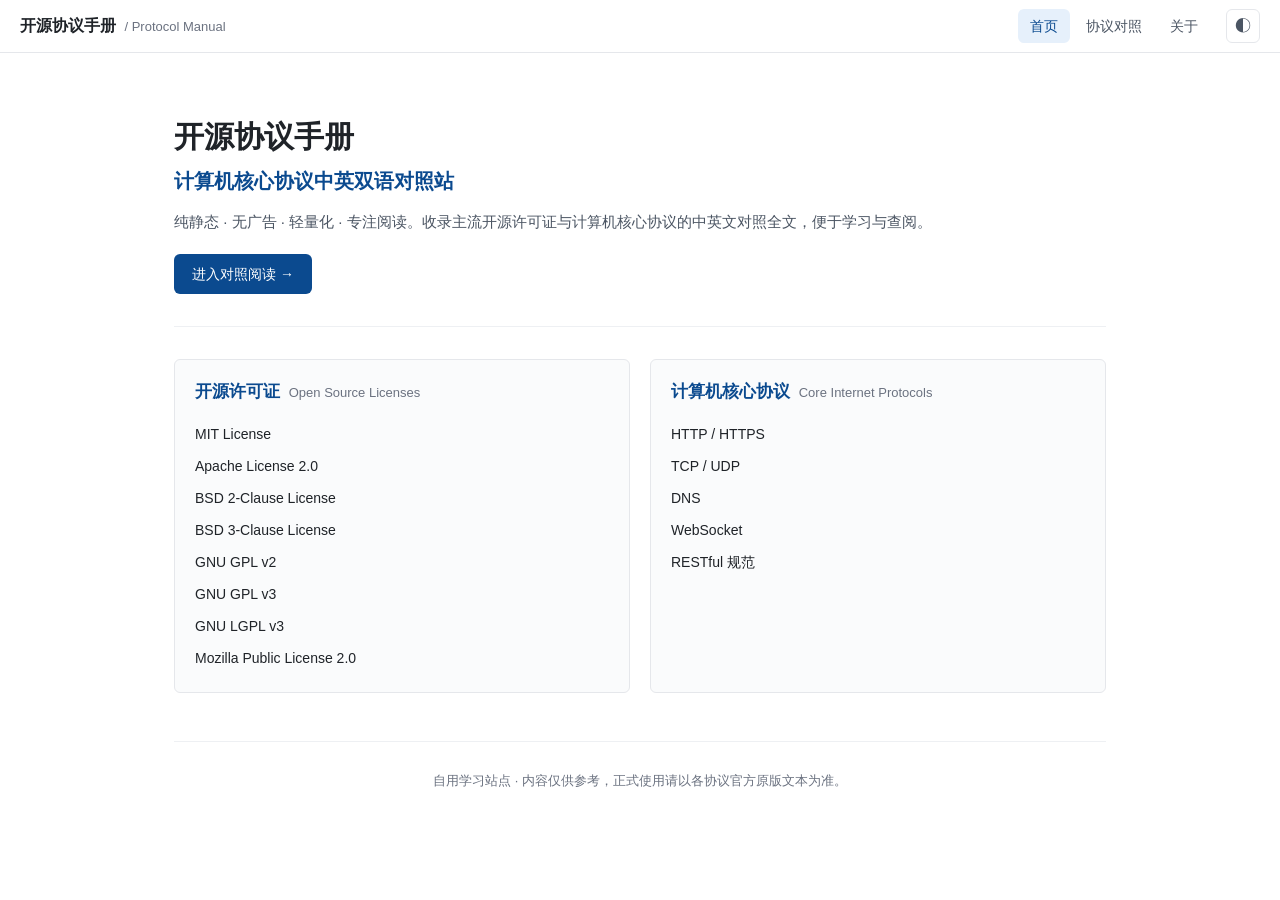
==== index.html @ 881e95f2 "Initial commit: bilingual open-source protocol manual Static bilingual (EN/ZH) reference site for 8 " ====
<!DOCTYPE html>
<html lang="zh-CN">
<head>
  <meta charset="UTF-8">
  <meta name="viewport" content="width=device-width, initial-scale=1.0">
  <title>开源协议手册 / 计算机核心协议对照站</title>
  <meta name="description" content="开源协议与计算机核心协议的中英双语对照站，自用学习。">
  <link rel="stylesheet" href="css/style.css">
</head>
<body>
  <header class="topbar">
    <div class="topbar-inner">
      <a class="brand" href="index.html">开源协议手册 <span class="brand-sub">/ Protocol Manual</span></a>
      <nav class="topnav">
        <a href="index.html" class="active">首页</a>
        <a href="reader.html">协议对照</a>
        <a href="about.html">关于</a>
      </nav>
      <button id="themeToggle" class="theme-toggle" aria-label="切换深浅色模式" title="切换深浅色模式">◐</button>
    </div>
  </header>

  <main class="home">
    <section class="hero">
      <h1>开源协议手册<br><span class="hero-sub">计算机核心协议中英双语对照站</span></h1>
      <p class="lead">纯静态 · 无广告 · 轻量化 · 专注阅读。收录主流开源许可证与计算机核心协议的中英文对照全文，便于学习与查阅。</p>
      <a class="cta" href="reader.html">进入对照阅读 →</a>
    </section>

    <section class="categories">
      <div class="card">
        <h2>开源许可证 <span class="card-sub">Open Source Licenses</span></h2>
        <ul>
          <li><a href="reader.html#mit">MIT License</a></li>
          <li><a href="reader.html#apache-2.0">Apache License 2.0</a></li>
          <li><a href="reader.html#bsd-2">BSD 2-Clause License</a></li>
          <li><a href="reader.html#bsd-3">BSD 3-Clause License</a></li>
          <li><a href="reader.html#gpl-2">GNU GPL v2</a></li>
          <li><a href="reader.html#gpl-3">GNU GPL v3</a></li>
          <li><a href="reader.html#lgpl-3">GNU LGPL v3</a></li>
          <li><a href="reader.html#mpl-2">Mozilla Public License 2.0</a></li>
        </ul>
      </div>
      <div class="card">
        <h2>计算机核心协议 <span class="card-sub">Core Internet Protocols</span></h2>
        <ul>
          <li><a href="reader.html#http">HTTP / HTTPS</a></li>
          <li><a href="reader.html#tcp-udp">TCP / UDP</a></li>
          <li><a href="reader.html#dns">DNS</a></li>
          <li><a href="reader.html#websocket">WebSocket</a></li>
          <li><a href="reader.html#rest">RESTful 规范</a></li>
        </ul>
      </div>
    </section>

    <footer class="footer">
      <p>自用学习站点 · 内容仅供参考，正式使用请以各协议官方原版文本为准。</p>
    </footer>
  </main>

  <script src="js/theme.js"></script>
</body>
</html>
---- css/style.css ----
/* ============================================================
   开源协议手册 - 核心样式
   简约 · 白色底色 · 浅灰辅助 · 深蓝高亮 · 支持深色模式
   ============================================================ */

:root {
  --bg: #ffffff;
  --bg-soft: #f7f8fa;
  --bg-panel: #fafbfc;
  --border: #e5e7eb;
  --border-soft: #eef0f3;
  --text: #1f2328;
  --text-soft: #4b5563;
  --text-muted: #6b7280;
  --accent: #0b4a8f;            /* 深蓝：关键文字 */
  --accent-soft: #e6f0fb;       /* 浅蓝：高亮底色 */
  --accent-soft-border: #b9d4f0;
  --link: #0b4a8f;
  --topbar-bg: #ffffffcc;
  --shadow: 0 1px 2px rgba(0,0,0,0.04);
  --sidebar-w: 280px;
  --radius: 6px;
}

[data-theme="dark"] {
  --bg: #15181d;
  --bg-soft: #1b1f25;
  --bg-panel: #1a1e24;
  --border: #2a2f37;
  --border-soft: #22262d;
  --text: #d8dbe0;
  --text-soft: #aeb4bc;
  --text-muted: #8b9199;
  --accent: #7fb3ff;
  --accent-soft: #1e3148;
  --accent-soft-border: #2e4a6b;
  --link: #7fb3ff;
  --topbar-bg: #15181dcc;
  --shadow: 0 1px 2px rgba(0,0,0,0.3);
}

* { box-sizing: border-box; }

html, body {
  margin: 0;
  padding: 0;
  background: var(--bg);
  color: var(--text);
  font-family: "Microsoft YaHei", "微软雅黑", "PingFang SC", Arial, sans-serif;
  font-size: 15px;
  line-height: 1.6;
  -webkit-font-smoothing: antialiased;
  -moz-osx-font-smoothing: grayscale;
}

a { color: var(--link); text-decoration: none; }
a:hover { text-decoration: underline; }

/* ---------- 顶部导航 ---------- */
.topbar {
  position: sticky;
  top: 0;
  z-index: 50;
  background: var(--topbar-bg);
  backdrop-filter: saturate(180%) blur(8px);
  -webkit-backdrop-filter: saturate(180%) blur(8px);
  border-bottom: 1px solid var(--border);
}
.topbar-inner {
  max-width: 1440px;
  margin: 0 auto;
  padding: 0 20px;
  height: 52px;
  display: flex;
  align-items: center;
  gap: 16px;
}
.brand {
  font-weight: 700;
  font-size: 16px;
  color: var(--text);
  white-space: nowrap;
}
.brand:hover { text-decoration: none; }
.brand-sub {
  color: var(--text-muted);
  font-weight: 400;
  font-size: 13px;
  margin-left: 4px;
}
.topnav {
  margin-left: auto;
  display: flex;
  gap: 4px;
}
.topnav a {
  padding: 6px 12px;
  border-radius: var(--radius);
  color: var(--text-soft);
  font-size: 14px;
}
.topnav a:hover { background: var(--bg-soft); text-decoration: none; color: var(--text); }
.topnav a.active { color: var(--accent); background: var(--accent-soft); }

.theme-toggle {
  width: 34px; height: 34px;
  border: 1px solid var(--border);
  background: var(--bg);
  color: var(--text-soft);
  border-radius: var(--radius);
  cursor: pointer;
  font-size: 16px;
  line-height: 1;
  transition: background .15s;
}
.theme-toggle:hover { background: var(--bg-soft); color: var(--text); }

/* ============================================================
   首页
   ============================================================ */
.home {
  max-width: 980px;
  margin: 0 auto;
  padding: 40px 24px 60px;
}
.hero { padding: 24px 0 32px; border-bottom: 1px solid var(--border-soft); }
.hero h1 {
  font-size: 30px;
  margin: 0 0 12px;
  line-height: 1.35;
  color: var(--text);
}
.hero-sub { color: var(--accent); font-weight: 600; font-size: 20px; }
.lead { color: var(--text-soft); margin: 0 0 20px; }
.cta {
  display: inline-block;
  padding: 9px 18px;
  background: var(--accent);
  color: #fff;
  border-radius: var(--radius);
  font-size: 14px;
}
.cta:hover { text-decoration: none; opacity: .92; }

.categories {
  display: grid;
  grid-template-columns: 1fr 1fr;
  gap: 20px;
  margin-top: 32px;
}
.card {
  background: var(--bg-panel);
  border: 1px solid var(--border);
  border-radius: var(--radius);
  padding: 18px 20px;
}
.card h2 {
  margin: 0 0 12px;
  font-size: 17px;
  color: var(--accent);
}
.card-sub { color: var(--text-muted); font-weight: 400; font-size: 13px; margin-left: 4px; }
.card ul { list-style: none; padding: 0; margin: 0; }
.card li { padding: 4px 0; }
.card a { color: var(--text); font-size: 14px; }
.card a:hover { color: var(--accent); }

/* ============================================================
   关于页
   ============================================================ */
.about {
  max-width: 820px;
  margin: 0 auto;
  padding: 40px 24px 60px;
}
.about h1 { font-size: 26px; margin: 0 0 20px; }
.about h2 { font-size: 17px; color: var(--accent); margin: 24px 0 8px; }
.about p, .about li { color: var(--text-soft); }

.footer {
  margin-top: 48px;
  padding-top: 16px;
  border-top: 1px solid var(--border-soft);
  color: var(--text-muted);
  font-size: 13px;
  text-align: center;
}

/* ============================================================
   对照阅读页布局
   ============================================================ */
.reader-root {
  display: flex;
  min-height: calc(100vh - 52px);
}

/* ---------- 侧边栏 ---------- */
.sidebar {
  width: var(--sidebar-w);
  flex-shrink: 0;
  background: var(--bg-soft);
  border-right: 1px solid var(--border);
  padding: 16px 10px 40px;
  position: sticky;
  top: 52px;
  align-self: flex-start;
  max-height: calc(100vh - 52px);
  overflow-y: auto;
  transition: width .22s ease, padding .22s ease;
}
.sidebar-group { margin-bottom: 18px; }
.sidebar-group-title {
  font-size: 12px;
  letter-spacing: .5px;
  text-transform: uppercase;
  color: var(--text-muted);
  padding: 4px 10px 6px;
  font-weight: 700;
}
.sidebar a.nav-item {
  display: block;
  padding: 6px 10px;
  margin: 1px 0;
  border-radius: 4px;
  color: var(--text-soft);
  font-size: 13.5px;
  line-height: 1.4;
  border-left: 2px solid transparent;
}
.sidebar a.nav-item:hover {
  background: var(--bg);
  color: var(--text);
  text-decoration: none;
}
.sidebar a.nav-item.active {
  background: var(--accent-soft);
  color: var(--accent);
  border-left-color: var(--accent);
  font-weight: 600;
}
.nav-item .en { display: block; font-size: 12px; color: var(--text-muted); font-family: Arial, sans-serif; }
.sidebar a.nav-item.active .en { color: var(--accent); opacity: .85; }

/* 折叠态 */
body.sidebar-collapsed .sidebar {
  width: 0;
  padding: 0;
  overflow: hidden;
  border-right: none;
}

/* 折叠按钮 */
.sidebar-toggle {
  position: fixed;
  top: 62px;
  left: 10px;
  z-index: 40;
  width: 30px; height: 30px;
  border: 1px solid var(--border);
  background: var(--bg);
  color: var(--text-soft);
  border-radius: var(--radius);
  cursor: pointer;
  font-size: 14px;
  line-height: 1;
  box-shadow: var(--shadow);
}
.sidebar-toggle:hover { background: var(--bg-soft); color: var(--text); }

/* ---------- 正文对照区 ---------- */
.content {
  flex: 1;
  min-width: 0;
  padding: 28px 40px 60px;
  max-width: 1400px;
}
body.sidebar-collapsed .content { padding-left: 60px; }

.doc-title {
  margin: 0 0 6px;
  font-size: 24px;
  color: var(--text);
}
.doc-subtitle {
  color: var(--text-muted);
  font-family: Arial, sans-serif;
  font-size: 14px;
  margin-bottom: 20px;
}
.doc-meta {
  background: var(--bg-soft);
  border: 1px solid var(--border-soft);
  padding: 10px 14px;
  border-radius: var(--radius);
  margin-bottom: 24px;
  color: var(--text-soft);
  font-size: 13px;
}

/* 双语栅格 */
.bilingual {
  display: grid;
  grid-template-columns: 1fr 1fr;
  gap: 0 28px;
  align-items: stretch;
}
.bilingual > .col { min-width: 0; }
.bilingual h3 {
  font-size: 14px;
  color: var(--text-muted);
  letter-spacing: .5px;
  margin: 0 0 10px;
  padding-bottom: 6px;
  border-bottom: 1px solid var(--border-soft);
  position: sticky;
  top: 52px;
  background: var(--bg);
  z-index: 5;
}

/* 段落对齐 - 使用 row 容器保证对齐 */
.row {
  display: contents;
}
.row .en-para,
.row .zh-para {
  padding: 10px 12px;
  border-radius: 4px;
  margin: 0 0 4px;
}
.en-para {
  font-family: Arial, "Helvetica Neue", sans-serif;
  font-size: 14px;
  line-height: 1.65;
  white-space: pre-wrap;
  color: var(--text);
}
.zh-para {
  font-family: "Microsoft YaHei", "微软雅黑", "PingFang SC", sans-serif;
  font-size: 15px;
  line-height: 1.75;
  color: var(--text);
}

/* 关键条款高亮 */
.row.hl .en-para,
.row.hl .zh-para {
  background: var(--accent-soft);
  border: 1px solid var(--accent-soft-border);
}

/* 文档内小标题行（两列都显示） */
.row.heading .en-para,
.row.heading .zh-para {
  font-weight: 700;
  color: var(--accent);
  background: transparent;
  padding-top: 18px;
}

/* 协议分隔 */
.doc-section + .doc-section {
  margin-top: 56px;
  padding-top: 28px;
  border-top: 2px dashed var(--border);
}

/* 协议顶部锚点偏移 */
.doc-section { scroll-margin-top: 60px; }

/* ============================================================
   响应式 - 平板 / 移动端
   ============================================================ */
@media (max-width: 960px) {
  :root { --sidebar-w: 240px; }
  .content { padding: 24px 24px 60px; }
  .categories { grid-template-columns: 1fr; }

  /* 移动端：上下分栏 */
  .bilingual { grid-template-columns: 1fr; gap: 0; }
  .bilingual h3 { position: static; }
  .col.zh { margin-top: 4px; }
  .row .en-para { margin-bottom: 2px; }
  .row .zh-para { margin-bottom: 10px; border-left: 2px solid var(--border); }
  .row.hl .zh-para { border-left-color: var(--accent-soft-border); }
}

@media (max-width: 720px) {
  .sidebar {
    position: fixed;
    top: 52px;
    left: 0;
    height: calc(100vh - 52px);
    z-index: 30;
    box-shadow: var(--shadow);
    width: 260px;
  }
  body:not(.sidebar-open) .sidebar {
    transform: translateX(-100%);
    transition: transform .22s ease;
  }
  body.sidebar-open .sidebar { transform: translateX(0); }
  .content { padding: 20px 16px 60px; }
  body.sidebar-collapsed .content { padding-left: 16px; }
  .hero h1 { font-size: 24px; }
  .hero-sub { font-size: 17px; }
  .topnav a { padding: 6px 8px; font-size: 13px; }
  .brand-sub { display: none; }
}

/* 滚动条美化 */
.sidebar::-webkit-scrollbar { width: 6px; }
.sidebar::-webkit-scrollbar-thumb { background: var(--border); border-radius: 3px; }
.sidebar::-webkit-scrollbar-thumb:hover { background: var(--text-muted); }
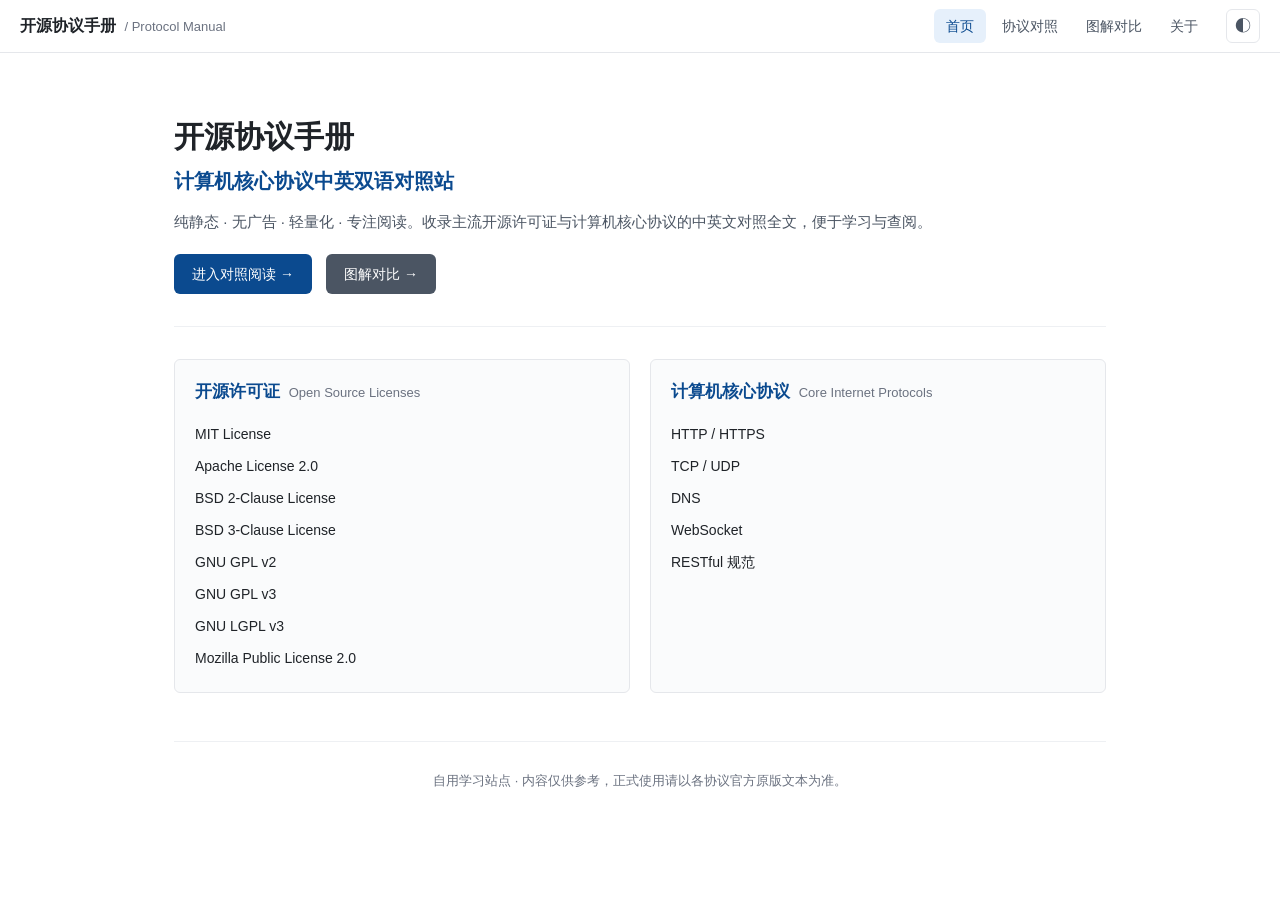
==== commit 4b191c25: "feat: add visual comparison page for licenses and protocols New compare.html with pure CSS diagrams " ====
--- a/index.html
+++ b/index.html
@@ -14,6 +14,7 @@
       <nav class="topnav">
         <a href="index.html" class="active">首页</a>
         <a href="reader.html">协议对照</a>
+        <a href="compare.html">图解对比</a>
         <a href="about.html">关于</a>
       </nav>
       <button id="themeToggle" class="theme-toggle" aria-label="切换深浅色模式" title="切换深浅色模式">◐</button>
@@ -25,6 +26,7 @@
       <h1>开源协议手册<br><span class="hero-sub">计算机核心协议中英双语对照站</span></h1>
       <p class="lead">纯静态 · 无广告 · 轻量化 · 专注阅读。收录主流开源许可证与计算机核心协议的中英文对照全文，便于学习与查阅。</p>
       <a class="cta" href="reader.html">进入对照阅读 →</a>
+      <a class="cta" href="compare.html" style="margin-left:10px;background:var(--text-soft)">图解对比 →</a>
     </section>
 
     <section class="categories">
